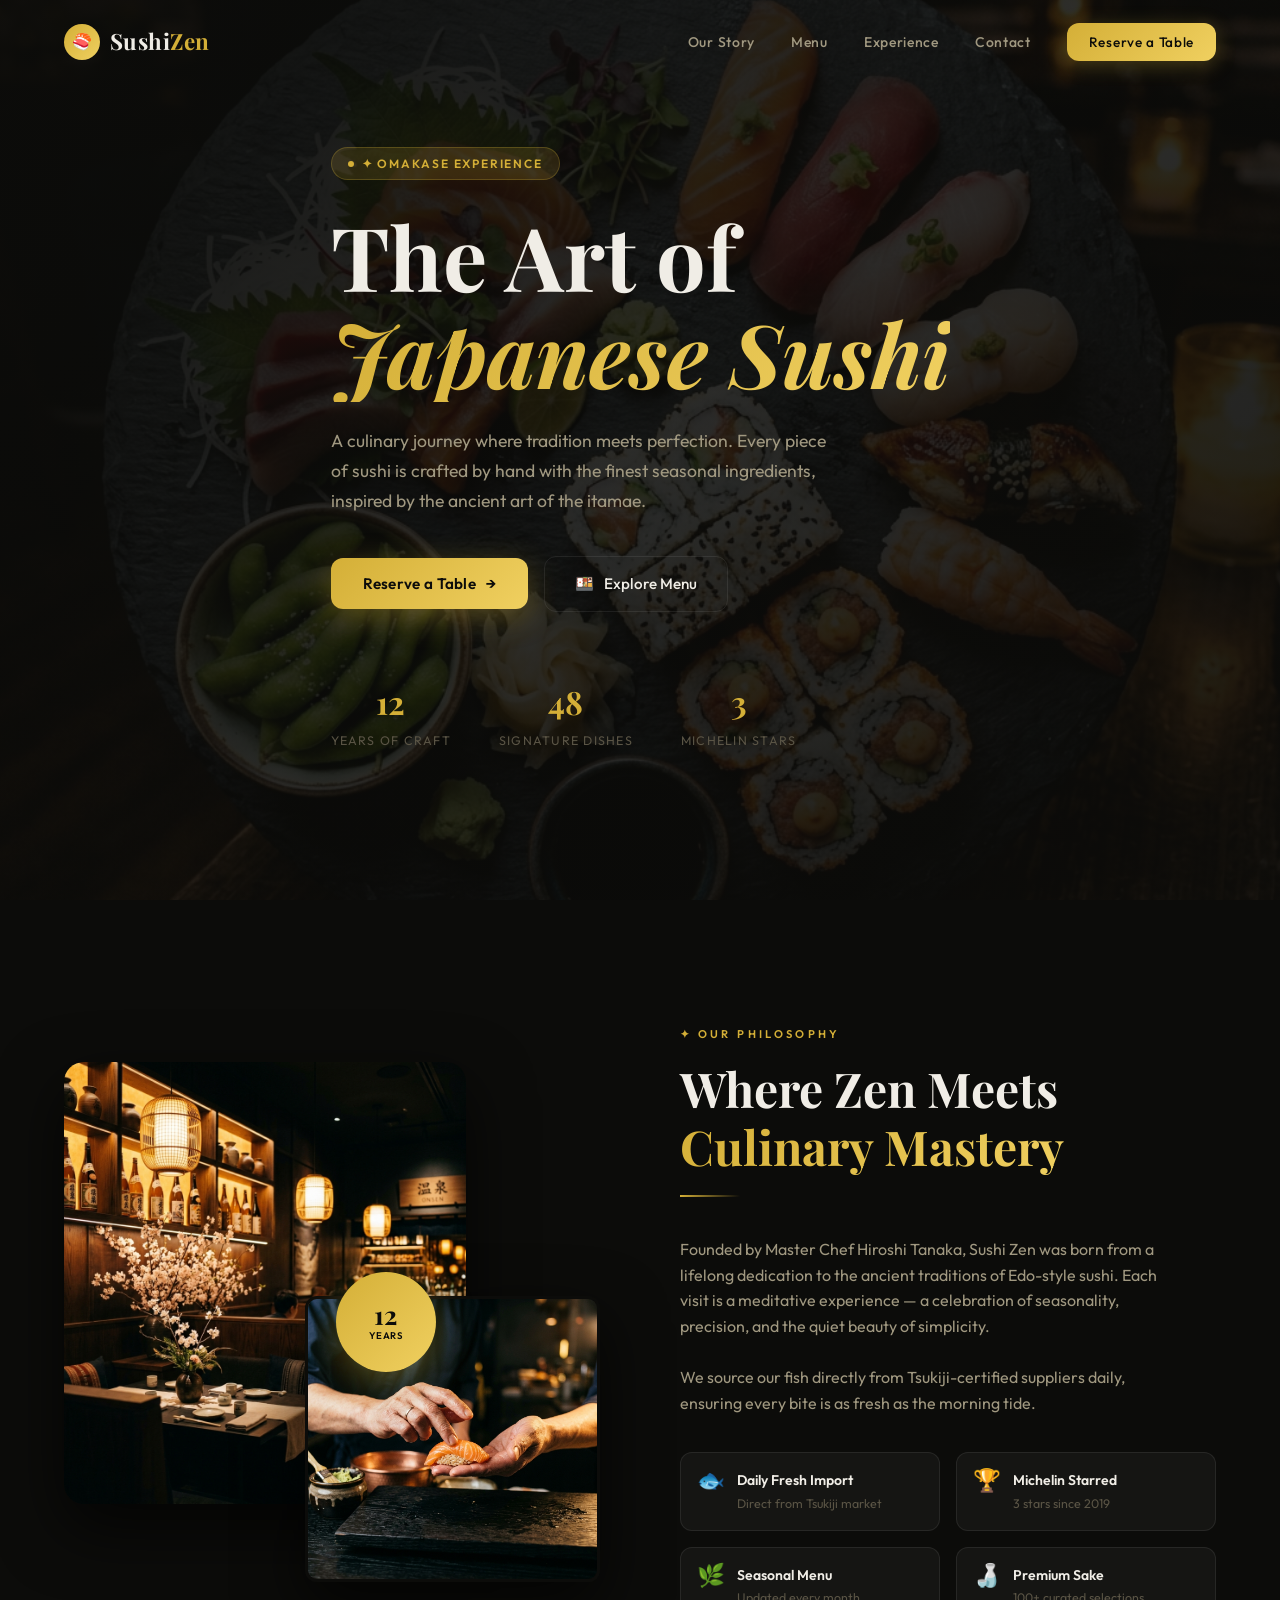
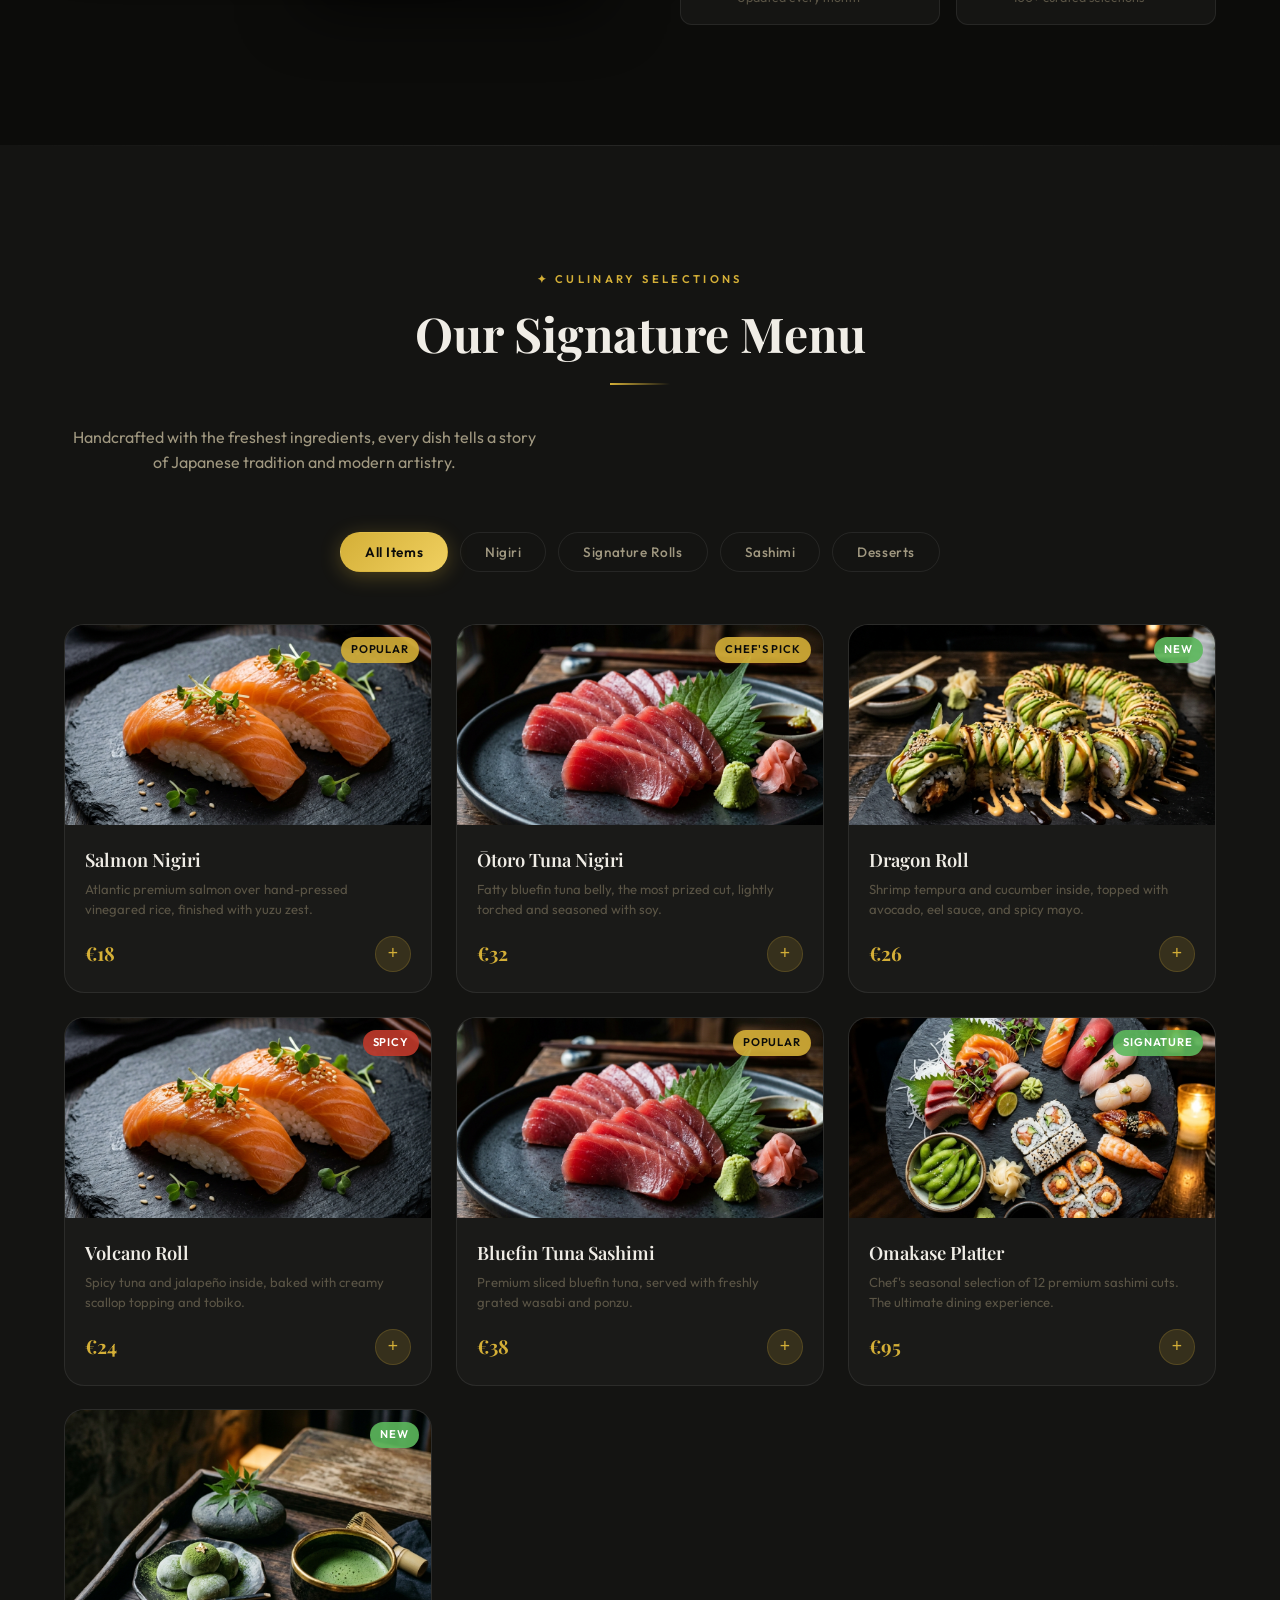
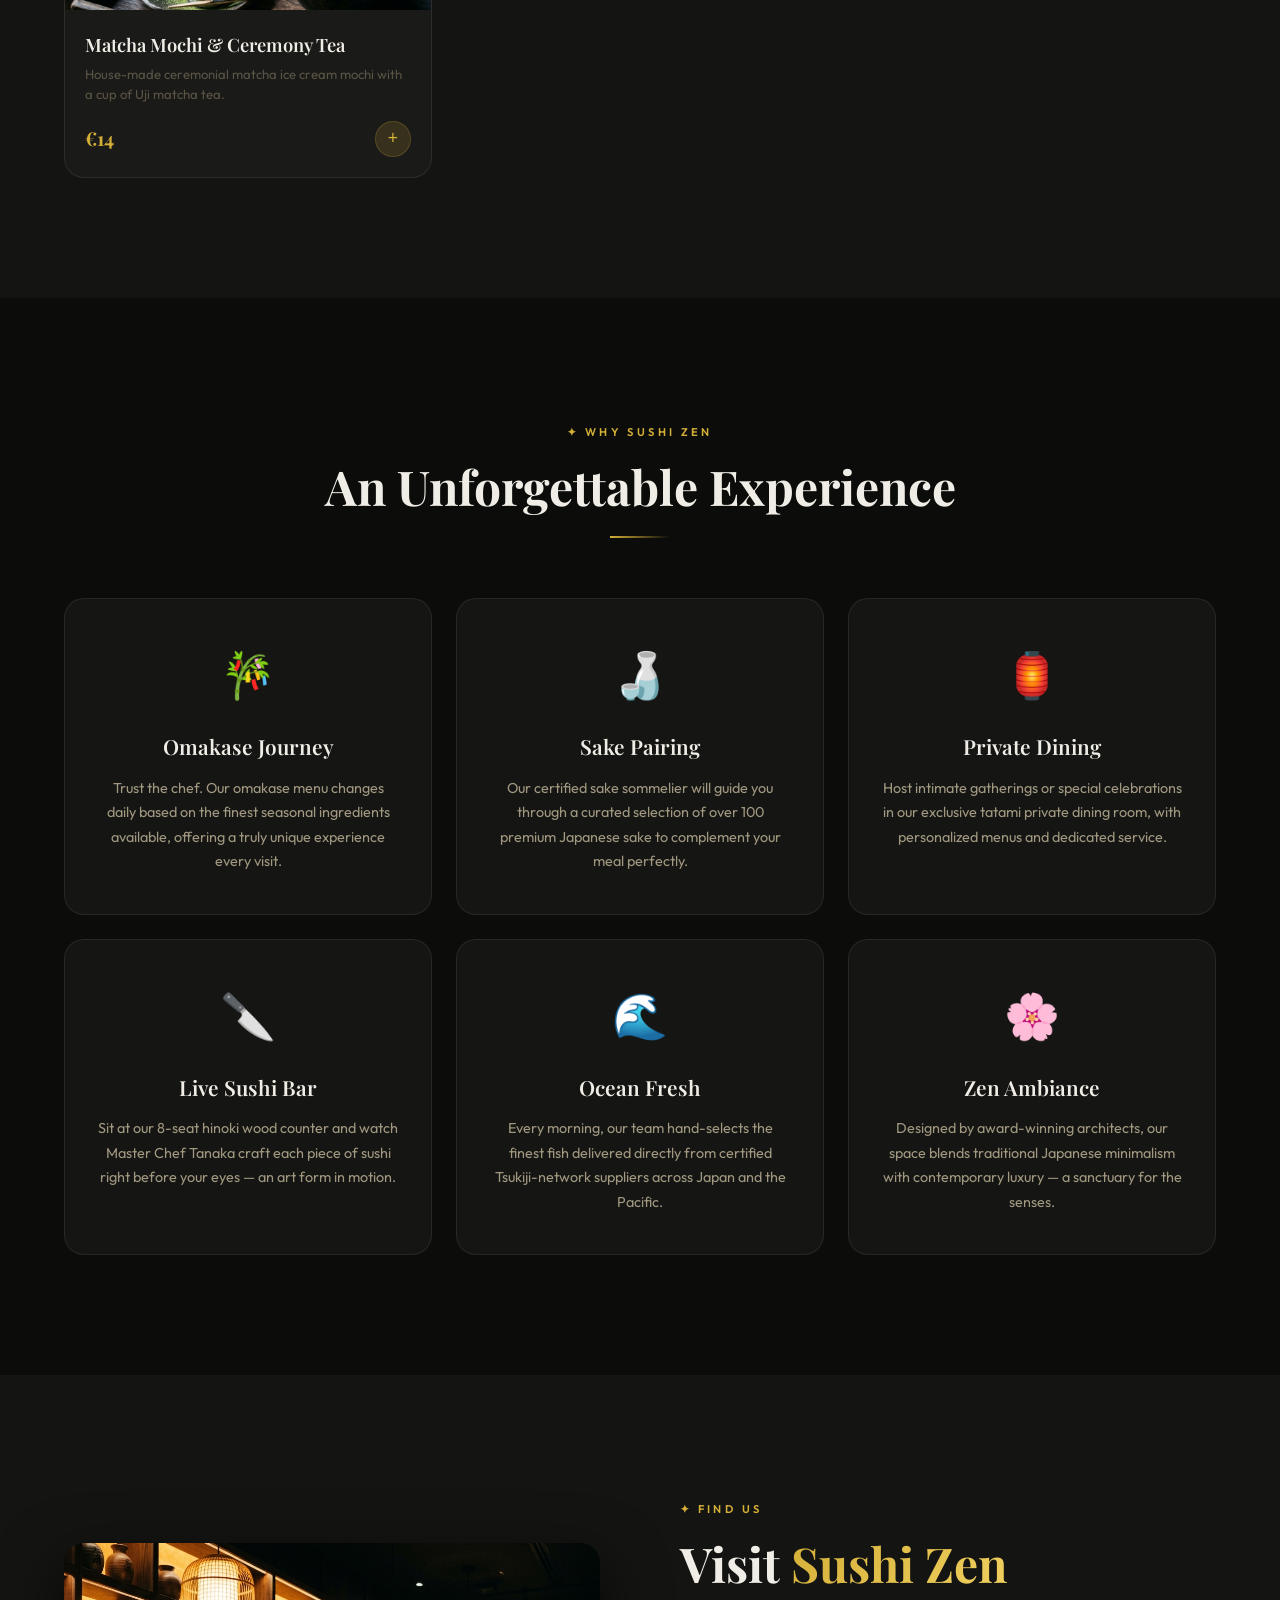
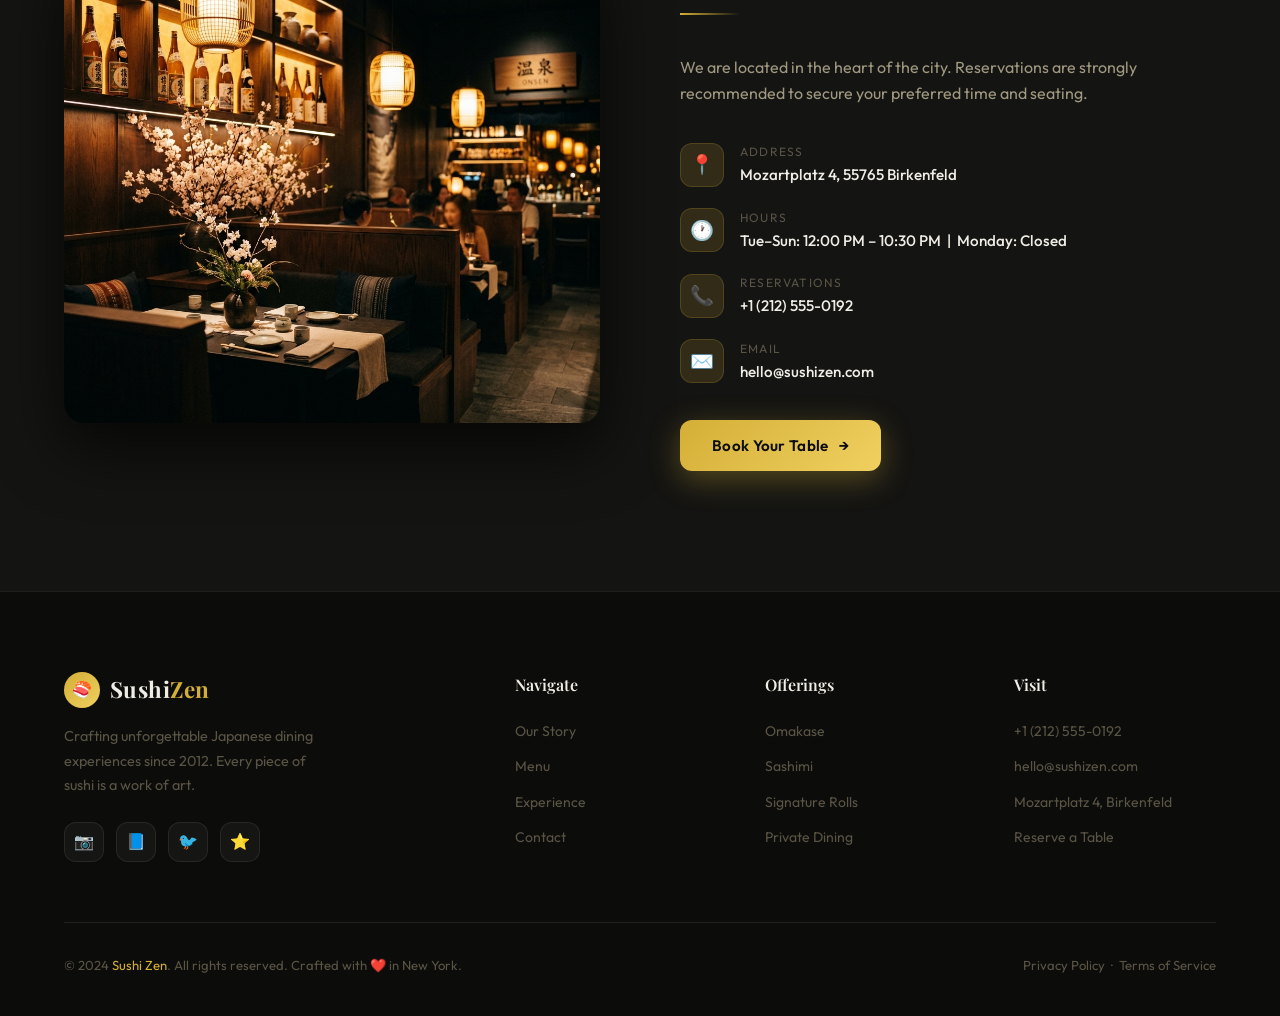
==== sushizen/index.html @ 1cad0a1b "chore: move SushiZen to subfolder and create root portal page" ====
<!DOCTYPE html>
<html lang="en">
<head>
  <meta charset="UTF-8" />
  <meta name="viewport" content="width=device-width, initial-scale=1.0" />
  <meta name="description" content="Sushi Zen — Premium Japanese sushi restaurant in the heart of the city. Experience authentic omakase, hand-crafted nigiri, and an unparalleled dining atmosphere. Reserve your table today." />
  <meta name="keywords" content="sushi, Japanese restaurant, omakase, nigiri, sashimi, maki, fine dining" />
  <meta property="og:title" content="Sushi Zen — Authentic Japanese Fine Dining" />
  <meta property="og:description" content="Experience the art of sushi at Sushi Zen. Premium omakase, hand-crafted nigiri, and an unforgettable ambiance." />
  <title>Sushi Zen — Authentic Japanese Fine Dining</title>
  <link rel="stylesheet" href="style.css" />
  <!-- Favicon emoji fallback -->
  <link rel="icon" href="data:image/svg+xml,<svg xmlns='http://www.w3.org/2000/svg' viewBox='0 0 100 100'><text y='.9em' font-size='90'>🍣</text></svg>" />
</head>
<body>

  <!-- ===== NAVIGATION ===== -->
  <nav id="navbar" role="navigation" aria-label="Main navigation">
    <div class="container nav-inner">
      <a href="#hero" class="nav-logo" id="nav-logo-link">
        <div class="nav-logo-mark">🍣</div>
        <span class="nav-logo-text">Sushi<span>Zen</span></span>
      </a>

      <ul class="nav-links" id="nav-links">
        <li><a href="#story" id="nav-story">Our Story</a></li>
        <li><a href="#menu" id="nav-menu">Menu</a></li>
        <li><a href="#experience" id="nav-experience">Experience</a></li>
        <li><a href="#reservation" id="nav-contact">Contact</a></li>
        <li>
          <a href="#" class="nav-reserve-btn" id="nav-reserve-btn" onclick="openModal(event)">
            Reserve a Table
          </a>
        </li>
      </ul>

      <button class="nav-hamburger" id="nav-hamburger" aria-label="Toggle navigation menu" aria-expanded="false">
        <span></span>
        <span></span>
        <span></span>
      </button>
    </div>
  </nav>

  <!-- ===== HERO ===== -->
  <section id="hero" aria-label="Hero section">
    <div class="hero-bg">
      <img src="images/hero.png" alt="Premium sushi platter" loading="eager" />
      <div class="hero-overlay"></div>
    </div>

    <div class="container">
      <div class="hero-content">
        <div class="hero-badge">✦ Omakase Experience</div>

        <h1 class="hero-title">
          The Art of<br />
          <em class="gold-text">Japanese Sushi</em>
        </h1>

        <p class="hero-description">
          A culinary journey where tradition meets perfection. Every piece of
          sushi is crafted by hand with the finest seasonal ingredients, inspired
          by the ancient art of the itamae.
        </p>

        <div class="hero-actions">
          <button class="btn-primary" id="hero-reserve-btn" onclick="openModal(event)">
            <span>Reserve a Table</span>
            <span>→</span>
          </button>
          <a href="#menu" class="btn-secondary" id="hero-menu-btn">
            <span>🍱</span>
            <span>Explore Menu</span>
          </a>
        </div>

        <div class="hero-stats">
          <div class="hero-stat">
            <span class="hero-stat-number" data-count="12">0</span>
            <span class="hero-stat-label">Years of Craft</span>
          </div>
          <div class="hero-stat">
            <span class="hero-stat-number" data-count="48">0</span>
            <span class="hero-stat-label">Signature Dishes</span>
          </div>
          <div class="hero-stat">
            <span class="hero-stat-number" data-count="3">0</span>
            <span class="hero-stat-label">Michelin Stars</span>
          </div>
        </div>
      </div>
    </div>
  </section>

  <!-- ===== STORY ===== -->
  <section id="story" aria-label="Our story section">
    <div class="container">
      <div class="story-grid">

        <div class="story-images fade-in">
          <img class="story-img-main" src="images/ambiance.png" alt="Sushi Zen restaurant interior ambiance" />
          <img class="story-img-accent" src="images/chef.png" alt="Chef crafting sushi" />
          <div class="story-badge">
            <span class="story-badge-num">12</span>
            <span class="story-badge-text">Years</span>
          </div>
        </div>

        <div class="story-text fade-in">
          <span class="section-label">✦ Our Philosophy</span>
          <h2 class="section-title">Where Zen Meets<br /><span class="gold-text">Culinary Mastery</span></h2>
          <div class="divider"></div>
          <p class="section-subtitle">
            Founded by Master Chef Hiroshi Tanaka, Sushi Zen was born from a
            lifelong dedication to the ancient traditions of Edo-style sushi. Each
            visit is a meditative experience — a celebration of seasonality,
            precision, and the quiet beauty of simplicity.
          </p>
          <br />
          <p class="section-subtitle">
            We source our fish directly from Tsukiji-certified suppliers daily,
            ensuring every bite is as fresh as the morning tide.
          </p>

          <div class="story-features">
            <div class="story-feature">
              <span class="story-feature-icon">🐟</span>
              <div>
                <div class="story-feature-title">Daily Fresh Import</div>
                <div class="story-feature-desc">Direct from Tsukiji market</div>
              </div>
            </div>
            <div class="story-feature">
              <span class="story-feature-icon">🏆</span>
              <div>
                <div class="story-feature-title">Michelin Starred</div>
                <div class="story-feature-desc">3 stars since 2019</div>
              </div>
            </div>
            <div class="story-feature">
              <span class="story-feature-icon">🌿</span>
              <div>
                <div class="story-feature-title">Seasonal Menu</div>
                <div class="story-feature-desc">Updated every month</div>
              </div>
            </div>
            <div class="story-feature">
              <span class="story-feature-icon">🍶</span>
              <div>
                <div class="story-feature-title">Premium Sake</div>
                <div class="story-feature-desc">100+ curated selections</div>
              </div>
            </div>
          </div>
        </div>

      </div>
    </div>
  </section>

  <!-- ===== MENU ===== -->
  <section id="menu" aria-label="Menu section">
    <div class="container">
      <div class="menu-header fade-in">
        <span class="section-label">✦ Culinary Selections</span>
        <h2 class="section-title">Our Signature Menu</h2>
        <div class="divider"></div>
        <p class="section-subtitle">
          Handcrafted with the freshest ingredients, every dish tells a story of
          Japanese tradition and modern artistry.
        </p>
      </div>

      <div class="menu-filters fade-in" role="group" aria-label="Menu category filters">
        <button class="filter-btn active" id="filter-all" data-filter="all">All Items</button>
        <button class="filter-btn" id="filter-nigiri" data-filter="nigiri">Nigiri</button>
        <button class="filter-btn" id="filter-rolls" data-filter="rolls">Signature Rolls</button>
        <button class="filter-btn" id="filter-sashimi" data-filter="sashimi">Sashimi</button>
        <button class="filter-btn" id="filter-dessert" data-filter="dessert">Desserts</button>
      </div>

      <div class="menu-grid" id="menu-grid" aria-label="Menu items">

        <!-- Nigiri -->
        <div class="menu-card fade-in" data-category="nigiri" id="menu-salmon-nigiri">
          <div class="menu-card-img-wrap">
            <img class="menu-card-img" src="images/salmon_nigiri.png" alt="Salmon Nigiri" loading="lazy" />
            <span class="menu-card-tag tag-popular">Popular</span>
          </div>
          <div class="menu-card-body">
            <h3 class="menu-card-name">Salmon Nigiri</h3>
            <p class="menu-card-desc">Atlantic premium salmon over hand-pressed vinegared rice, finished with yuzu zest.</p>
            <div class="menu-card-footer">
              <span class="menu-card-price">€18</span>
              <button class="menu-card-order" aria-label="Add Salmon Nigiri to order" title="Add to order">+</button>
            </div>
          </div>
        </div>

        <div class="menu-card fade-in" data-category="nigiri" id="menu-otoro-nigiri">
          <div class="menu-card-img-wrap">
            <img class="menu-card-img" src="images/tuna_sashimi.png" alt="Otoro Tuna Nigiri" loading="lazy" />
            <span class="menu-card-tag tag-popular">Chef's Pick</span>
          </div>
          <div class="menu-card-body">
            <h3 class="menu-card-name">Ōtoro Tuna Nigiri</h3>
            <p class="menu-card-desc">Fatty bluefin tuna belly, the most prized cut, lightly torched and seasoned with soy.</p>
            <div class="menu-card-footer">
              <span class="menu-card-price">€32</span>
              <button class="menu-card-order" aria-label="Add Otoro Tuna Nigiri to order" title="Add to order">+</button>
            </div>
          </div>
        </div>

        <!-- Rolls -->
        <div class="menu-card fade-in" data-category="rolls" id="menu-dragon-roll">
          <div class="menu-card-img-wrap">
            <img class="menu-card-img" src="images/dragon_roll.png" alt="Dragon Roll" loading="lazy" />
            <span class="menu-card-tag tag-new">New</span>
          </div>
          <div class="menu-card-body">
            <h3 class="menu-card-name">Dragon Roll</h3>
            <p class="menu-card-desc">Shrimp tempura and cucumber inside, topped with avocado, eel sauce, and spicy mayo.</p>
            <div class="menu-card-footer">
              <span class="menu-card-price">€26</span>
              <button class="menu-card-order" aria-label="Add Dragon Roll to order" title="Add to order">+</button>
            </div>
          </div>
        </div>

        <div class="menu-card fade-in" data-category="rolls" id="menu-volcano-roll">
          <div class="menu-card-img-wrap">
            <img class="menu-card-img" src="images/salmon_nigiri.png" alt="Volcano Roll" loading="lazy" />
            <span class="menu-card-tag tag-spicy">Spicy</span>
          </div>
          <div class="menu-card-body">
            <h3 class="menu-card-name">Volcano Roll</h3>
            <p class="menu-card-desc">Spicy tuna and jalapeño inside, baked with creamy scallop topping and tobiko.</p>
            <div class="menu-card-footer">
              <span class="menu-card-price">€24</span>
              <button class="menu-card-order" aria-label="Add Volcano Roll to order" title="Add to order">+</button>
            </div>
          </div>
        </div>

        <!-- Sashimi -->
        <div class="menu-card fade-in" data-category="sashimi" id="menu-tuna-sashimi">
          <div class="menu-card-img-wrap">
            <img class="menu-card-img" src="images/tuna_sashimi.png" alt="Bluefin Tuna Sashimi" loading="lazy" />
            <span class="menu-card-tag tag-popular">Popular</span>
          </div>
          <div class="menu-card-body">
            <h3 class="menu-card-name">Bluefin Tuna Sashimi</h3>
            <p class="menu-card-desc">Premium sliced bluefin tuna, served with freshly grated wasabi and ponzu.</p>
            <div class="menu-card-footer">
              <span class="menu-card-price">€38</span>
              <button class="menu-card-order" aria-label="Add Bluefin Tuna Sashimi to order" title="Add to order">+</button>
            </div>
          </div>
        </div>

        <div class="menu-card fade-in" data-category="sashimi" id="menu-omakase">
          <div class="menu-card-img-wrap">
            <img class="menu-card-img" src="images/hero.png" alt="Omakase Platter" loading="lazy" />
            <span class="menu-card-tag tag-new">Signature</span>
          </div>
          <div class="menu-card-body">
            <h3 class="menu-card-name">Omakase Platter</h3>
            <p class="menu-card-desc">Chef's seasonal selection of 12 premium sashimi cuts. The ultimate dining experience.</p>
            <div class="menu-card-footer">
              <span class="menu-card-price">€95</span>
              <button class="menu-card-order" aria-label="Add Omakase Platter to order" title="Add to order">+</button>
            </div>
          </div>
        </div>

        <!-- Dessert -->
        <div class="menu-card fade-in" data-category="dessert" id="menu-matcha-mochi">
          <div class="menu-card-img-wrap">
            <img class="menu-card-img" src="images/matcha_dessert.png" alt="Matcha Mochi & Tea" loading="lazy" />
            <span class="menu-card-tag tag-new">New</span>
          </div>
          <div class="menu-card-body">
            <h3 class="menu-card-name">Matcha Mochi & Ceremony Tea</h3>
            <p class="menu-card-desc">House-made ceremonial matcha ice cream mochi with a cup of Uji matcha tea.</p>
            <div class="menu-card-footer">
              <span class="menu-card-price">€14</span>
              <button class="menu-card-order" aria-label="Add Matcha Mochi to order" title="Add to order">+</button>
            </div>
          </div>
        </div>

      </div>
    </div>
  </section>

  <!-- ===== EXPERIENCE ===== -->
  <section id="experience" aria-label="Dining experience section">
    <div class="container">
      <div class="fade-in" style="text-align:center;">
        <span class="section-label">✦ Why Sushi Zen</span>
        <h2 class="section-title">An Unforgettable Experience</h2>
        <div class="divider" style="margin-left: auto; margin-right: auto;"></div>
      </div>

      <div class="experience-grid">

        <div class="experience-card fade-in" id="exp-omakase">
          <span class="exp-icon">🎋</span>
          <h3 class="exp-title">Omakase Journey</h3>
          <p class="exp-desc">
            Trust the chef. Our omakase menu changes daily based on the finest
            seasonal ingredients available, offering a truly unique experience
            every visit.
          </p>
        </div>

        <div class="experience-card fade-in" id="exp-sake">
          <span class="exp-icon">🍶</span>
          <h3 class="exp-title">Sake Pairing</h3>
          <p class="exp-desc">
            Our certified sake sommelier will guide you through a curated
            selection of over 100 premium Japanese sake to complement your meal
            perfectly.
          </p>
        </div>

        <div class="experience-card fade-in" id="exp-private">
          <span class="exp-icon">🏮</span>
          <h3 class="exp-title">Private Dining</h3>
          <p class="exp-desc">
            Host intimate gatherings or special celebrations in our exclusive
            tatami private dining room, with personalized menus and dedicated
            service.
          </p>
        </div>

        <div class="experience-card fade-in" id="exp-live">
          <span class="exp-icon">🔪</span>
          <h3 class="exp-title">Live Sushi Bar</h3>
          <p class="exp-desc">
            Sit at our 8-seat hinoki wood counter and watch Master Chef Tanaka
            craft each piece of sushi right before your eyes — an art form in
            motion.
          </p>
        </div>

        <div class="experience-card fade-in" id="exp-fresh">
          <span class="exp-icon">🌊</span>
          <h3 class="exp-title">Ocean Fresh</h3>
          <p class="exp-desc">
            Every morning, our team hand-selects the finest fish delivered
            directly from certified Tsukiji-network suppliers across Japan and
            the Pacific.
          </p>
        </div>

        <div class="experience-card fade-in" id="exp-zen">
          <span class="exp-icon">🌸</span>
          <h3 class="exp-title">Zen Ambiance</h3>
          <p class="exp-desc">
            Designed by award-winning architects, our space blends traditional
            Japanese minimalism with contemporary luxury — a sanctuary for the
            senses.
          </p>
        </div>

      </div>
    </div>
  </section>

  <!-- ===== RESERVATION ===== -->
  <section id="reservation" aria-label="Contact and reservation section">
    <div class="container">
      <div class="reservation-inner">

        <div class="fade-in">
          <img class="reservation-img" src="images/ambiance.png" alt="Sushi Zen interior" loading="lazy" />
        </div>

        <div class="reservation-info fade-in">
          <span class="section-label">✦ Find Us</span>
          <h2 class="section-title">Visit <span class="gold-text">Sushi Zen</span></h2>
          <div class="divider"></div>
          <p class="section-subtitle">
            We are located in the heart of the city. Reservations are strongly
            recommended to secure your preferred time and seating.
          </p>

          <ul class="info-list">
            <li class="info-item">
              <div class="info-icon">📍</div>
              <div>
                <div class="info-label">Address</div>
                <div class="info-value">Mozartplatz 4, 55765 Birkenfeld</div>
              </div>
            </li>
            <li class="info-item">
              <div class="info-icon">🕐</div>
              <div>
                <div class="info-label">Hours</div>
                <div class="info-value">Tue–Sun: 12:00 PM – 10:30 PM &nbsp;|&nbsp; Monday: Closed</div>
              </div>
            </li>
            <li class="info-item">
              <div class="info-icon">📞</div>
              <div>
                <div class="info-label">Reservations</div>
                <div class="info-value">+1 (212) 555-0192</div>
              </div>
            </li>
            <li class="info-item">
              <div class="info-icon">✉️</div>
              <div>
                <div class="info-label">Email</div>
                <div class="info-value">hello@sushizen.com</div>
              </div>
            </li>
          </ul>

          <button class="btn-primary" id="reserve-section-btn" onclick="openModal(event)">
            <span>Book Your Table</span>
            <span>→</span>
          </button>
        </div>

      </div>
    </div>
  </section>

  <!-- ===== FOOTER ===== -->
  <footer id="footer" aria-label="Site footer">
    <div class="container">
      <div class="footer-grid">

        <div class="footer-brand">
          <a href="#hero" class="nav-logo" id="footer-logo">
            <div class="nav-logo-mark">🍣</div>
            <span class="nav-logo-text">Sushi<span>Zen</span></span>
          </a>
          <p>
            Crafting unforgettable Japanese dining experiences since 2012.
            Every piece of sushi is a work of art.
          </p>
          <div class="footer-socials">
            <a href="#" class="social-link" id="social-instagram" aria-label="Instagram">📷</a>
            <a href="#" class="social-link" id="social-facebook" aria-label="Facebook">📘</a>
            <a href="#" class="social-link" id="social-twitter" aria-label="X / Twitter">🐦</a>
            <a href="#" class="social-link" id="social-yelp" aria-label="Yelp">⭐</a>
          </div>
        </div>

        <div>
          <h4 class="footer-heading">Navigate</h4>
          <ul class="footer-links">
            <li><a href="#story" id="footer-nav-story">Our Story</a></li>
            <li><a href="#menu" id="footer-nav-menu">Menu</a></li>
            <li><a href="#experience" id="footer-nav-exp">Experience</a></li>
            <li><a href="#reservation" id="footer-nav-contact">Contact</a></li>
          </ul>
        </div>

        <div>
          <h4 class="footer-heading">Offerings</h4>
          <ul class="footer-links">
            <li><a href="#menu" id="footer-link-omakase">Omakase</a></li>
            <li><a href="#menu" id="footer-link-sashimi">Sashimi</a></li>
            <li><a href="#menu" id="footer-link-rolls">Signature Rolls</a></li>
            <li><a href="#experience" id="footer-link-private">Private Dining</a></li>
          </ul>
        </div>

        <div>
          <h4 class="footer-heading">Visit</h4>
          <ul class="footer-links">
            <li><a href="tel:+12125550192" id="footer-phone">+1 (212) 555-0192</a></li>
            <li><a href="mailto:hello@sushizen.com" id="footer-email">hello@sushizen.com</a></li>
            <li><a href="#reservation" id="footer-address">Mozartplatz 4, Birkenfeld</a></li>
            <li><a href="#" id="footer-reserve" onclick="openModal(event)">Reserve a Table</a></li>
          </ul>
        </div>

      </div>

      <div class="footer-bottom">
        <p class="footer-copy">
          © 2024 <span>Sushi Zen</span>. All rights reserved. Crafted with ❤️ in New York.
        </p>
        <p class="footer-copy">
          <a href="#" id="footer-privacy" style="color:var(--text-muted);">Privacy Policy</a> &nbsp;·&nbsp;
          <a href="#" id="footer-terms" style="color:var(--text-muted);">Terms of Service</a>
        </p>
      </div>
    </div>
  </footer>

  <!-- ===== RESERVATION MODAL ===== -->
  <div class="modal-overlay" id="modal-overlay" role="dialog" aria-modal="true" aria-labelledby="modal-title">
    <div class="modal" id="reservation-modal">
      <button class="modal-close" id="modal-close-btn" aria-label="Close reservation modal" onclick="closeModal()">✕</button>

      <div id="modal-form-content">
        <h2 class="modal-title" id="modal-title">Reserve a Table</h2>
        <p class="modal-subtitle">Complete the form below and we'll confirm your booking within 2 hours.</p>

        <form id="reservation-form" novalidate>
          <div class="form-row">
            <div class="form-group">
              <label class="form-label" for="res-firstname">First Name</label>
              <input class="form-input" id="res-firstname" type="text" placeholder="Hiroshi" required />
            </div>
            <div class="form-group">
              <label class="form-label" for="res-lastname">Last Name</label>
              <input class="form-input" id="res-lastname" type="text" placeholder="Tanaka" required />
            </div>
          </div>

          <div class="form-group">
            <label class="form-label" for="res-email">Email Address</label>
            <input class="form-input" id="res-email" type="email" placeholder="you@example.com" required />
          </div>

          <div class="form-group">
            <label class="form-label" for="res-phone">Phone Number</label>
            <input class="form-input" id="res-phone" type="tel" placeholder="+1 (212) 555-0000" />
          </div>

          <div class="form-row">
            <div class="form-group">
              <label class="form-label" for="res-date">Date</label>
              <input class="form-input" id="res-date" type="date" required />
            </div>
            <div class="form-group">
              <label class="form-label" for="res-time">Time</label>
              <select class="form-select" id="res-time" required>
                <option value="">Select time</option>
                <option>12:00 PM</option>
                <option>12:30 PM</option>
                <option>1:00 PM</option>
                <option>6:00 PM</option>
                <option>6:30 PM</option>
                <option>7:00 PM</option>
                <option>7:30 PM</option>
                <option>8:00 PM</option>
                <option>8:30 PM</option>
                <option>9:00 PM</option>
              </select>
            </div>
          </div>

          <div class="form-group">
            <label class="form-label" for="res-guests">Number of Guests</label>
            <select class="form-select" id="res-guests" required>
              <option value="">Select guests</option>
              <option>1 Guest</option>
              <option>2 Guests</option>
              <option>3 Guests</option>
              <option>4 Guests</option>
              <option>5 Guests</option>
              <option>6 Guests</option>
              <option>7+ Guests (Private Dining)</option>
            </select>
          </div>

          <div class="form-group">
            <label class="form-label" for="res-notes">Special Requests</label>
            <textarea class="form-textarea" id="res-notes" placeholder="Dietary requirements, allergies, occasion, seating preferences…"></textarea>
          </div>

          <button class="btn-primary form-submit" id="modal-submit-btn" type="submit">
            <span>Confirm Reservation</span>
            <span>🍣</span>
          </button>
        </form>
      </div>

      <div class="form-success" id="form-success">
        <div class="success-icon">🎋</div>
        <h3 class="success-title">Reservation Confirmed!</h3>
        <p class="success-text">
          Thank you! We have received your reservation and will send a confirmation
          to your email within 2 hours. We look forward to welcoming you to Sushi Zen.
        </p>
      </div>

    </div>
  </div>

  <script src="app.js"></script>
</body>
</html>
---- sushizen/style.css ----
/* ============================================
   SUSHI ZEN — Design System & Stylesheet
   ============================================ */

@import url('https://fonts.googleapis.com/css2?family=Playfair+Display:ital,wght@0,400;0,600;0,700;1,400&family=Outfit:wght@300;400;500;600&display=swap');

/* ─── CSS Variables ─────────────────────────── */
:root {
  --bg-primary:      #0c0c0a;
  --bg-secondary:    #141412;
  --bg-card:         #1a1a18;
  --bg-glass:        rgba(255, 255, 255, 0.04);
  --border-glass:    rgba(255, 255, 255, 0.08);

  --gold:            #d4af37;
  --gold-light:      #f0d060;
  --gold-dim:        rgba(212, 175, 55, 0.15);
  --crimson:         #c0392b;
  --wasabi:          #5cb85c;

  --text-primary:    #f0ede6;
  --text-secondary:  #a09880;
  --text-muted:      #5a5445;

  --font-display:    'Playfair Display', serif;
  --font-body:       'Outfit', sans-serif;

  --radius-sm:       6px;
  --radius-md:       12px;
  --radius-lg:       20px;
  --radius-xl:       32px;

  --shadow-gold:     0 0 40px rgba(212, 175, 55, 0.12);
  --shadow-card:     0 8px 32px rgba(0, 0, 0, 0.5);
  --shadow-deep:     0 24px 64px rgba(0, 0, 0, 0.7);

  --transition:      0.3s cubic-bezier(0.4, 0, 0.2, 1);
  --transition-slow: 0.6s cubic-bezier(0.4, 0, 0.2, 1);
}

/* ─── Reset & Base ──────────────────────────── */
*, *::before, *::after { box-sizing: border-box; margin: 0; padding: 0; }

html { scroll-behavior: smooth; font-size: 16px; }

body {
  font-family: var(--font-body);
  background-color: var(--bg-primary);
  color: var(--text-primary);
  line-height: 1.6;
  overflow-x: hidden;
}

img { display: block; max-width: 100%; }
a  { color: inherit; text-decoration: none; }
ul { list-style: none; }

/* ─── Scrollbar ─────────────────────────────── */
::-webkit-scrollbar { width: 6px; }
::-webkit-scrollbar-track { background: var(--bg-primary); }
::-webkit-scrollbar-thumb { background: var(--gold-dim); border-radius: 3px; }
::-webkit-scrollbar-thumb:hover { background: var(--gold); }

/* ─── Utility ───────────────────────────────── */
.container {
  max-width: 1200px;
  margin: 0 auto;
  padding: 0 24px;
}

.gold-text {
  background: linear-gradient(135deg, var(--gold), var(--gold-light));
  -webkit-background-clip: text;
  -webkit-text-fill-color: transparent;
  background-clip: text;
}

.section-label {
  display: inline-block;
  font-family: var(--font-body);
  font-size: 0.7rem;
  font-weight: 600;
  letter-spacing: 0.3em;
  text-transform: uppercase;
  color: var(--gold);
  margin-bottom: 16px;
}

.section-title {
  font-family: var(--font-display);
  font-size: clamp(2rem, 4vw, 3rem);
  font-weight: 700;
  line-height: 1.2;
  color: var(--text-primary);
  margin-bottom: 16px;
}

.section-subtitle {
  font-size: 1rem;
  color: var(--text-secondary);
  max-width: 480px;
}

.divider {
  width: 60px;
  height: 2px;
  background: linear-gradient(90deg, var(--gold), transparent);
  margin: 20px 0 40px;
}

/* ─── Animations ────────────────────────────── */
@keyframes fadeInUp {
  from { opacity: 0; transform: translateY(40px); }
  to   { opacity: 1; transform: translateY(0); }
}
@keyframes fadeIn {
  from { opacity: 0; }
  to   { opacity: 1; }
}
@keyframes float {
  0%, 100% { transform: translateY(0px); }
  50%       { transform: translateY(-12px); }
}
@keyframes shimmer {
  0%   { background-position: -200% center; }
  100% { background-position:  200% center; }
}
@keyframes scaleIn {
  from { opacity: 0; transform: scale(0.92); }
  to   { opacity: 1; transform: scale(1); }
}
@keyframes modalSlide {
  from { opacity: 0; transform: translateY(-30px) scale(0.96); }
  to   { opacity: 1; transform: translateY(0)    scale(1); }
}

.fade-in {
  opacity: 0;
  transform: translateY(30px);
  transition: opacity 0.7s ease, transform 0.7s ease;
}
.fade-in.visible {
  opacity: 1;
  transform: translateY(0);
}

/* ─── Navigation ────────────────────────────── */
#navbar {
  position: fixed;
  top: 0; left: 0; right: 0;
  z-index: 1000;
  padding: 24px 0;
  transition: var(--transition);
}

#navbar.scrolled {
  padding: 14px 0;
  background: rgba(12, 12, 10, 0.85);
  backdrop-filter: blur(20px);
  -webkit-backdrop-filter: blur(20px);
  border-bottom: 1px solid var(--border-glass);
  box-shadow: 0 4px 30px rgba(0,0,0,0.4);
}

.nav-inner {
  display: flex;
  align-items: center;
  justify-content: space-between;
}

.nav-logo {
  display: flex;
  align-items: center;
  gap: 10px;
}

.nav-logo-mark {
  width: 36px; height: 36px;
  background: linear-gradient(135deg, var(--gold), var(--gold-light));
  border-radius: 50%;
  display: flex; align-items: center; justify-content: center;
  font-size: 1rem;
}

.nav-logo-text {
  font-family: var(--font-display);
  font-size: 1.4rem;
  font-weight: 700;
  letter-spacing: 0.02em;
  color: var(--text-primary);
}

.nav-logo-text span { color: var(--gold); }

.nav-links {
  display: flex;
  gap: 36px;
  align-items: center;
}

.nav-links a {
  font-size: 0.875rem;
  font-weight: 500;
  color: var(--text-secondary);
  letter-spacing: 0.05em;
  transition: var(--transition);
  position: relative;
}

.nav-links a::after {
  content: '';
  position: absolute;
  bottom: -4px; left: 0;
  width: 0; height: 1px;
  background: var(--gold);
  transition: var(--transition);
}

.nav-links a:hover { color: var(--text-primary); }
.nav-links a:hover::after { width: 100%; }

.nav-reserve-btn {
  padding: 10px 22px;
  background: linear-gradient(135deg, var(--gold), var(--gold-light));
  color: var(--bg-primary) !important;
  border-radius: var(--radius-md);
  font-weight: 600;
  font-size: 0.85rem !important;
  transition: var(--transition) !important;
  box-shadow: 0 4px 20px rgba(212, 175, 55, 0.3);
}

.nav-reserve-btn:hover {
  transform: translateY(-2px);
  box-shadow: 0 8px 30px rgba(212, 175, 55, 0.5) !important;
}

.nav-reserve-btn::after { display: none !important; }

.nav-hamburger {
  display: none;
  flex-direction: column;
  gap: 5px;
  cursor: pointer;
  background: none;
  border: none;
  padding: 4px;
}

.nav-hamburger span {
  display: block;
  width: 24px; height: 2px;
  background: var(--text-primary);
  border-radius: 2px;
  transition: var(--transition);
}

/* ─── Hero Section ──────────────────────────── */
#hero {
  position: relative;
  min-height: 100vh;
  display: flex;
  align-items: center;
  overflow: hidden;
}

.hero-bg {
  position: absolute;
  inset: 0;
  z-index: 0;
}

.hero-bg img {
  width: 100%; height: 100%;
  object-fit: cover;
  object-position: center;
  opacity: 0.35;
  transform: scale(1.05);
  animation: slowZoom 20s ease infinite alternate;
}

@keyframes slowZoom {
  from { transform: scale(1.05); }
  to   { transform: scale(1.12); }
}

.hero-overlay {
  position: absolute;
  inset: 0;
  background: linear-gradient(
    135deg,
    rgba(12,12,10,0.92) 0%,
    rgba(12,12,10,0.6) 50%,
    rgba(12,12,10,0.8) 100%
  );
}

.hero-content {
  position: relative;
  z-index: 1;
  max-width: 640px;
  animation: fadeInUp 1s ease 0.2s both;
}

.hero-badge {
  display: inline-flex;
  align-items: center;
  gap: 8px;
  padding: 6px 16px;
  background: var(--gold-dim);
  border: 1px solid rgba(212, 175, 55, 0.25);
  border-radius: 50px;
  font-size: 0.75rem;
  font-weight: 600;
  letter-spacing: 0.15em;
  text-transform: uppercase;
  color: var(--gold);
  margin-bottom: 28px;
}

.hero-badge::before {
  content: '';
  width: 6px; height: 6px;
  border-radius: 50%;
  background: var(--gold);
  animation: pulse 2s ease infinite;
}

@keyframes pulse {
  0%, 100% { opacity: 1; transform: scale(1); }
  50%       { opacity: 0.5; transform: scale(1.4); }
}

.hero-title {
  font-family: var(--font-display);
  font-size: clamp(2.8rem, 7vw, 5.5rem);
  font-weight: 700;
  line-height: 1.1;
  margin-bottom: 24px;
}

.hero-title em {
  font-style: italic;
  display: block;
}

.hero-description {
  font-size: 1.1rem;
  color: var(--text-secondary);
  line-height: 1.7;
  margin-bottom: 40px;
  max-width: 500px;
}

.hero-actions {
  display: flex;
  gap: 16px;
  flex-wrap: wrap;
  align-items: center;
}

.btn-primary {
  display: inline-flex;
  align-items: center;
  gap: 10px;
  padding: 16px 32px;
  background: linear-gradient(135deg, var(--gold), var(--gold-light));
  color: var(--bg-primary);
  border: none;
  border-radius: var(--radius-md);
  font-family: var(--font-body);
  font-size: 0.95rem;
  font-weight: 600;
  cursor: pointer;
  transition: var(--transition);
  box-shadow: 0 8px 30px rgba(212, 175, 55, 0.35);
  letter-spacing: 0.02em;
}

.btn-primary:hover {
  transform: translateY(-3px);
  box-shadow: 0 16px 48px rgba(212, 175, 55, 0.5);
}

.btn-primary:active { transform: translateY(-1px); }

.btn-secondary {
  display: inline-flex;
  align-items: center;
  gap: 10px;
  padding: 15px 30px;
  background: transparent;
  color: var(--text-primary);
  border: 1px solid var(--border-glass);
  border-radius: var(--radius-md);
  font-family: var(--font-body);
  font-size: 0.95rem;
  font-weight: 500;
  cursor: pointer;
  transition: var(--transition);
  backdrop-filter: blur(10px);
}

.btn-secondary:hover {
  border-color: var(--gold);
  color: var(--gold);
  transform: translateY(-2px);
}

.hero-stats {
  position: relative;
  z-index: 1;
  margin-top: 64px;
  display: flex;
  gap: 48px;
}

.hero-stat { text-align: center; }

.hero-stat-number {
  display: block;
  font-family: var(--font-display);
  font-size: 2rem;
  font-weight: 700;
  color: var(--gold);
}

.hero-stat-label {
  font-size: 0.78rem;
  color: var(--text-muted);
  letter-spacing: 0.1em;
  text-transform: uppercase;
}

/* ─── About / Story Section ─────────────────── */
#story {
  padding: 120px 0;
  position: relative;
}

.story-grid {
  display: grid;
  grid-template-columns: 1fr 1fr;
  gap: 80px;
  align-items: center;
}

.story-images {
  position: relative;
  height: 520px;
}

.story-img-main {
  position: absolute;
  top: 0; left: 0;
  width: 75%;
  height: 85%;
  object-fit: cover;
  border-radius: var(--radius-lg);
  box-shadow: var(--shadow-deep);
}

.story-img-accent {
  position: absolute;
  bottom: 0; right: 0;
  width: 55%;
  height: 55%;
  object-fit: cover;
  border-radius: var(--radius-md);
  box-shadow: var(--shadow-deep);
  border: 3px solid var(--bg-primary);
}

.story-badge {
  position: absolute;
  top: 50%; left: 60%;
  transform: translate(-50%, -50%);
  width: 100px; height: 100px;
  background: linear-gradient(135deg, var(--gold), var(--gold-light));
  border-radius: 50%;
  display: flex; flex-direction: column;
  align-items: center; justify-content: center;
  box-shadow: 0 12px 40px rgba(212,175,55,0.4);
  animation: float 4s ease-in-out infinite;
  z-index: 10;
}

.story-badge-num {
  font-family: var(--font-display);
  font-size: 1.6rem;
  font-weight: 700;
  color: var(--bg-primary);
  line-height: 1;
}

.story-badge-text {
  font-size: 0.6rem;
  font-weight: 600;
  color: var(--bg-primary);
  text-transform: uppercase;
  letter-spacing: 0.05em;
}

.story-features {
  display: grid;
  grid-template-columns: 1fr 1fr;
  gap: 16px;
  margin-top: 36px;
}

.story-feature {
  display: flex;
  align-items: flex-start;
  gap: 12px;
  padding: 16px;
  background: var(--bg-glass);
  border: 1px solid var(--border-glass);
  border-radius: var(--radius-md);
  transition: var(--transition);
}

.story-feature:hover {
  border-color: var(--gold-dim);
  background: rgba(212, 175, 55, 0.05);
}

.story-feature-icon {
  font-size: 1.4rem;
  line-height: 1;
  flex-shrink: 0;
}

.story-feature-title {
  font-weight: 600;
  font-size: 0.875rem;
  color: var(--text-primary);
}

.story-feature-desc {
  font-size: 0.78rem;
  color: var(--text-muted);
  margin-top: 2px;
}

/* ─── Menu Section ──────────────────────────── */
#menu {
  padding: 120px 0;
  background: var(--bg-secondary);
  position: relative;
}

#menu::before {
  content: '';
  position: absolute;
  top: 0; left: 0; right: 0;
  height: 1px;
  background: linear-gradient(90deg, transparent, var(--border-glass), transparent);
}

.menu-header {
  text-align: center;
  margin-bottom: 56px;
}

.menu-header .divider { margin: 20px auto 40px; }

.menu-filters {
  display: flex;
  justify-content: center;
  gap: 12px;
  flex-wrap: wrap;
  margin-bottom: 52px;
}

.filter-btn {
  padding: 10px 24px;
  background: transparent;
  border: 1px solid var(--border-glass);
  border-radius: 50px;
  color: var(--text-secondary);
  font-family: var(--font-body);
  font-size: 0.85rem;
  font-weight: 500;
  cursor: pointer;
  transition: var(--transition);
  letter-spacing: 0.04em;
}

.filter-btn:hover {
  border-color: var(--gold);
  color: var(--gold);
}

.filter-btn.active {
  background: linear-gradient(135deg, var(--gold), var(--gold-light));
  border-color: transparent;
  color: var(--bg-primary);
  font-weight: 600;
  box-shadow: 0 4px 20px rgba(212, 175, 55, 0.3);
}

.menu-grid {
  display: grid;
  grid-template-columns: repeat(auto-fill, minmax(280px, 1fr));
  gap: 24px;
}

.menu-card {
  background: var(--bg-card);
  border: 1px solid var(--border-glass);
  border-radius: var(--radius-lg);
  overflow: hidden;
  transition: var(--transition);
  cursor: pointer;
  animation: scaleIn 0.4s ease both;
}

.menu-card:hover {
  transform: translateY(-8px);
  border-color: rgba(212, 175, 55, 0.2);
  box-shadow: var(--shadow-gold), var(--shadow-card);
}

.menu-card.hidden {
  display: none;
}

.menu-card-img {
  width: 100%;
  height: 200px;
  object-fit: cover;
  transition: transform 0.5s ease;
}

.menu-card:hover .menu-card-img {
  transform: scale(1.06);
}

.menu-card-img-wrap {
  overflow: hidden;
  position: relative;
}

.menu-card-tag {
  position: absolute;
  top: 12px; right: 12px;
  padding: 4px 10px;
  border-radius: 50px;
  font-size: 0.7rem;
  font-weight: 600;
  letter-spacing: 0.08em;
  text-transform: uppercase;
}

.tag-popular {
  background: rgba(212, 175, 55, 0.9);
  color: var(--bg-primary);
}

.tag-new {
  background: rgba(92, 184, 92, 0.9);
  color: #fff;
}

.tag-spicy {
  background: rgba(192, 57, 43, 0.9);
  color: #fff;
}

.menu-card-body {
  padding: 20px;
}

.menu-card-name {
  font-family: var(--font-display);
  font-size: 1.15rem;
  font-weight: 600;
  color: var(--text-primary);
  margin-bottom: 6px;
}

.menu-card-desc {
  font-size: 0.82rem;
  color: var(--text-muted);
  line-height: 1.5;
  margin-bottom: 16px;
}

.menu-card-footer {
  display: flex;
  align-items: center;
  justify-content: space-between;
}

.menu-card-price {
  font-family: var(--font-display);
  font-size: 1.2rem;
  font-weight: 700;
  color: var(--gold);
}

.menu-card-order {
  width: 36px; height: 36px;
  background: var(--gold-dim);
  border: 1px solid rgba(212, 175, 55, 0.2);
  border-radius: 50%;
  display: flex; align-items: center; justify-content: center;
  font-size: 1.1rem;
  cursor: pointer;
  transition: var(--transition);
  color: var(--gold);
}

.menu-card-order:hover {
  background: var(--gold);
  color: var(--bg-primary);
  transform: scale(1.1);
}

/* ─── Experience / Features Section ─────────── */
#experience {
  padding: 120px 0;
}

.experience-grid {
  display: grid;
  grid-template-columns: repeat(3, 1fr);
  gap: 24px;
  margin-top: 60px;
}

.experience-card {
  padding: 40px 32px;
  background: var(--bg-glass);
  border: 1px solid var(--border-glass);
  border-radius: var(--radius-lg);
  text-align: center;
  transition: var(--transition);
  position: relative;
  overflow: hidden;
}

.experience-card::before {
  content: '';
  position: absolute;
  top: 0; left: 50%; transform: translateX(-50%);
  width: 60%; height: 1px;
  background: linear-gradient(90deg, transparent, var(--gold), transparent);
  opacity: 0;
  transition: var(--transition);
}

.experience-card:hover { transform: translateY(-8px); border-color: var(--gold-dim); }
.experience-card:hover::before { opacity: 1; }

.exp-icon {
  font-size: 2.8rem;
  margin-bottom: 20px;
  display: block;
}

.exp-title {
  font-family: var(--font-display);
  font-size: 1.3rem;
  font-weight: 600;
  margin-bottom: 12px;
  color: var(--text-primary);
}

.exp-desc {
  font-size: 0.9rem;
  color: var(--text-secondary);
  line-height: 1.7;
}

/* ─── Reservation Section ───────────────────── */
#reservation {
  padding: 120px 0;
  background: var(--bg-secondary);
  position: relative;
}

.reservation-inner {
  display: grid;
  grid-template-columns: 1fr 1fr;
  gap: 80px;
  align-items: center;
}

.reservation-img {
  width: 100%;
  height: 480px;
  object-fit: cover;
  border-radius: var(--radius-lg);
  box-shadow: var(--shadow-deep);
}

.reservation-info { padding-right: 20px; }

.info-list {
  display: flex;
  flex-direction: column;
  gap: 20px;
  margin: 36px 0;
}

.info-item {
  display: flex;
  align-items: center;
  gap: 16px;
}

.info-icon {
  width: 44px; height: 44px;
  flex-shrink: 0;
  background: var(--gold-dim);
  border: 1px solid rgba(212,175,55,0.2);
  border-radius: var(--radius-md);
  display: flex; align-items: center; justify-content: center;
  font-size: 1.2rem;
}

.info-label {
  font-size: 0.75rem;
  color: var(--text-muted);
  text-transform: uppercase;
  letter-spacing: 0.1em;
  margin-bottom: 2px;
}

.info-value {
  font-size: 0.95rem;
  color: var(--text-primary);
  font-weight: 500;
}

/* ─── Modal ─────────────────────────────────── */
.modal-overlay {
  position: fixed;
  inset: 0;
  z-index: 2000;
  background: rgba(0, 0, 0, 0.75);
  backdrop-filter: blur(8px);
  display: flex;
  align-items: center;
  justify-content: center;
  padding: 20px;
  opacity: 0;
  visibility: hidden;
  transition: var(--transition);
}

.modal-overlay.open {
  opacity: 1;
  visibility: visible;
}

.modal {
  background: var(--bg-card);
  border: 1px solid var(--border-glass);
  border-radius: var(--radius-xl);
  padding: 48px;
  width: 100%;
  max-width: 520px;
  max-height: 90vh;
  overflow-y: auto;
  position: relative;
  transform: translateY(-30px) scale(0.96);
  transition: var(--transition);
}

.modal-overlay.open .modal {
  transform: translateY(0) scale(1);
  animation: modalSlide 0.4s ease;
}

.modal-close {
  position: absolute;
  top: 20px; right: 20px;
  width: 36px; height: 36px;
  background: var(--bg-glass);
  border: 1px solid var(--border-glass);
  border-radius: 50%;
  display: flex; align-items: center; justify-content: center;
  cursor: pointer;
  font-size: 1rem;
  color: var(--text-secondary);
  transition: var(--transition);
}

.modal-close:hover { background: var(--crimson); color: #fff; border-color: var(--crimson); }

.modal-title {
  font-family: var(--font-display);
  font-size: 1.8rem;
  font-weight: 700;
  margin-bottom: 6px;
}

.modal-subtitle { font-size: 0.9rem; color: var(--text-muted); margin-bottom: 32px; }

.form-group { margin-bottom: 20px; }

.form-label {
  display: block;
  font-size: 0.78rem;
  font-weight: 600;
  text-transform: uppercase;
  letter-spacing: 0.1em;
  color: var(--text-secondary);
  margin-bottom: 8px;
}

.form-input, .form-select, .form-textarea {
  width: 100%;
  padding: 14px 16px;
  background: var(--bg-secondary);
  border: 1px solid var(--border-glass);
  border-radius: var(--radius-md);
  color: var(--text-primary);
  font-family: var(--font-body);
  font-size: 0.95rem;
  transition: var(--transition);
  outline: none;
}

.form-input:focus, .form-select:focus, .form-textarea:focus {
  border-color: var(--gold);
  box-shadow: 0 0 0 3px rgba(212, 175, 55, 0.1);
}

.form-input::placeholder { color: var(--text-muted); }

.form-select option { background: var(--bg-card); }

.form-textarea { resize: vertical; min-height: 90px; }

.form-row {
  display: grid;
  grid-template-columns: 1fr 1fr;
  gap: 16px;
}

.form-submit {
  width: 100%;
  margin-top: 8px;
  padding: 16px;
  font-size: 1rem;
}

.form-success {
  display: none;
  text-align: center;
  padding: 32px;
}

.form-success.show { display: block; }

.success-icon {
  font-size: 3rem;
  margin-bottom: 16px;
}

.success-title {
  font-family: var(--font-display);
  font-size: 1.5rem;
  font-weight: 700;
  color: var(--wasabi);
  margin-bottom: 8px;
}

.success-text { color: var(--text-secondary); }

/* ─── Footer ────────────────────────────────── */
#footer {
  padding: 80px 0 40px;
  border-top: 1px solid var(--border-glass);
}

.footer-grid {
  display: grid;
  grid-template-columns: 2fr 1fr 1fr 1fr;
  gap: 48px;
  margin-bottom: 60px;
}

.footer-brand p {
  font-size: 0.9rem;
  color: var(--text-muted);
  line-height: 1.7;
  margin: 16px 0 24px;
  max-width: 260px;
}

.footer-socials {
  display: flex;
  gap: 12px;
}

.social-link {
  width: 40px; height: 40px;
  background: var(--bg-glass);
  border: 1px solid var(--border-glass);
  border-radius: var(--radius-md);
  display: flex; align-items: center; justify-content: center;
  font-size: 1rem;
  transition: var(--transition);
}

.social-link:hover {
  background: var(--gold-dim);
  border-color: var(--gold);
  transform: translateY(-3px);
}

.footer-heading {
  font-family: var(--font-display);
  font-size: 1rem;
  font-weight: 600;
  color: var(--text-primary);
  margin-bottom: 20px;
}

.footer-links {
  display: flex;
  flex-direction: column;
  gap: 10px;
}

.footer-links a {
  font-size: 0.875rem;
  color: var(--text-muted);
  transition: var(--transition);
}

.footer-links a:hover { color: var(--gold); padding-left: 4px; }

.footer-bottom {
  display: flex;
  align-items: center;
  justify-content: space-between;
  padding-top: 32px;
  border-top: 1px solid var(--border-glass);
}

.footer-copy {
  font-size: 0.82rem;
  color: var(--text-muted);
}

.footer-copy span { color: var(--gold); }

/* ─── Responsive ────────────────────────────── */
@media (max-width: 1024px) {
  .story-grid, .reservation-inner { grid-template-columns: 1fr; gap: 48px; }
  .story-images { height: 360px; }
  .footer-grid { grid-template-columns: 1fr 1fr; gap: 32px; }
  .experience-grid { grid-template-columns: 1fr 1fr; }
}

@media (max-width: 768px) {
  .nav-links { display: none; }
  .nav-links.open {
    display: flex;
    flex-direction: column;
    position: fixed;
    top: 0; left: 0; right: 0; bottom: 0;
    background: rgba(12,12,10,0.97);
    align-items: center;
    justify-content: center;
    gap: 32px;
    z-index: 999;
    font-size: 1.2rem;
  }
  .nav-hamburger { display: flex; z-index: 1001; }
  .hero-stats { gap: 28px; }
  .experience-grid { grid-template-columns: 1fr; }
  .story-features { grid-template-columns: 1fr; }
  .form-row { grid-template-columns: 1fr; }
  .footer-grid { grid-template-columns: 1fr; gap: 28px; }
  .footer-bottom { flex-direction: column; gap: 12px; text-align: center; }
  .reservation-img { height: 280px; }
  .modal { padding: 32px 24px; }
}

@media (max-width: 480px) {
  .menu-grid { grid-template-columns: 1fr; }
  .hero-actions { flex-direction: column; align-items: flex-start; }
}
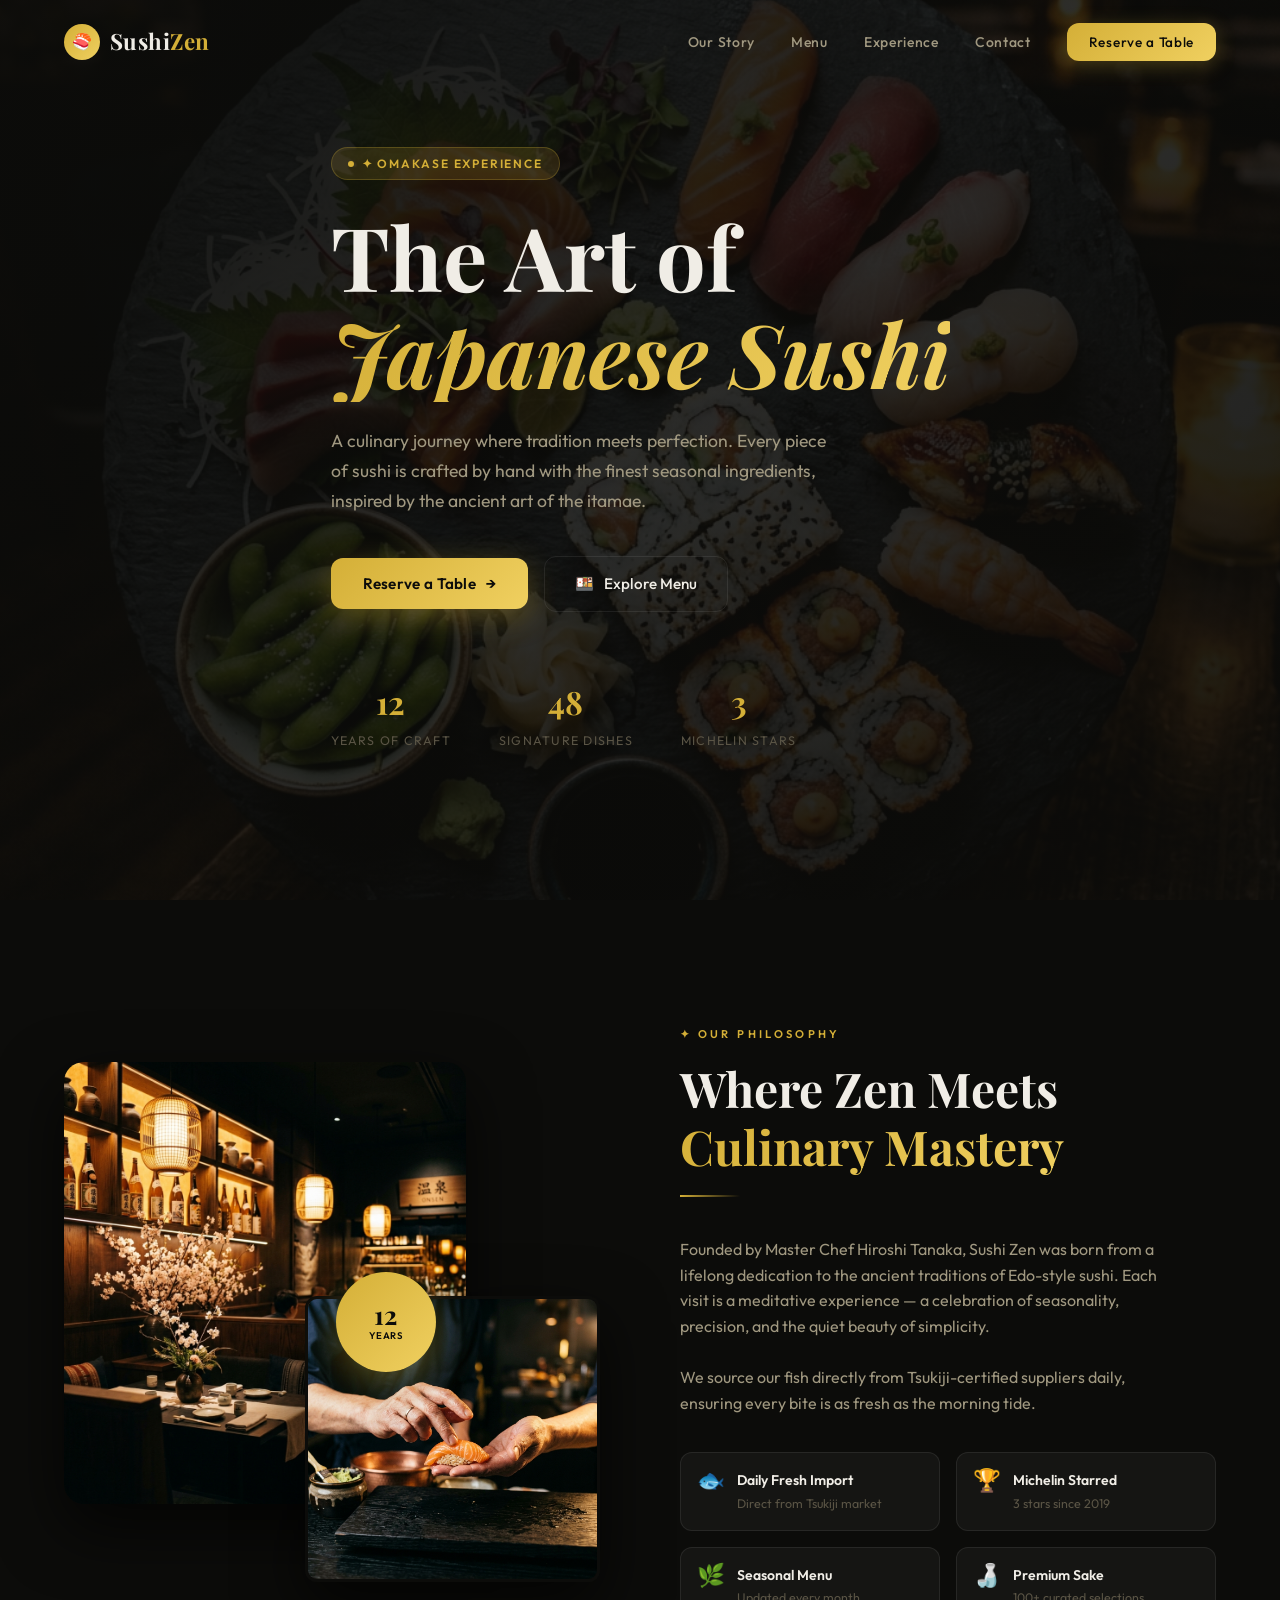
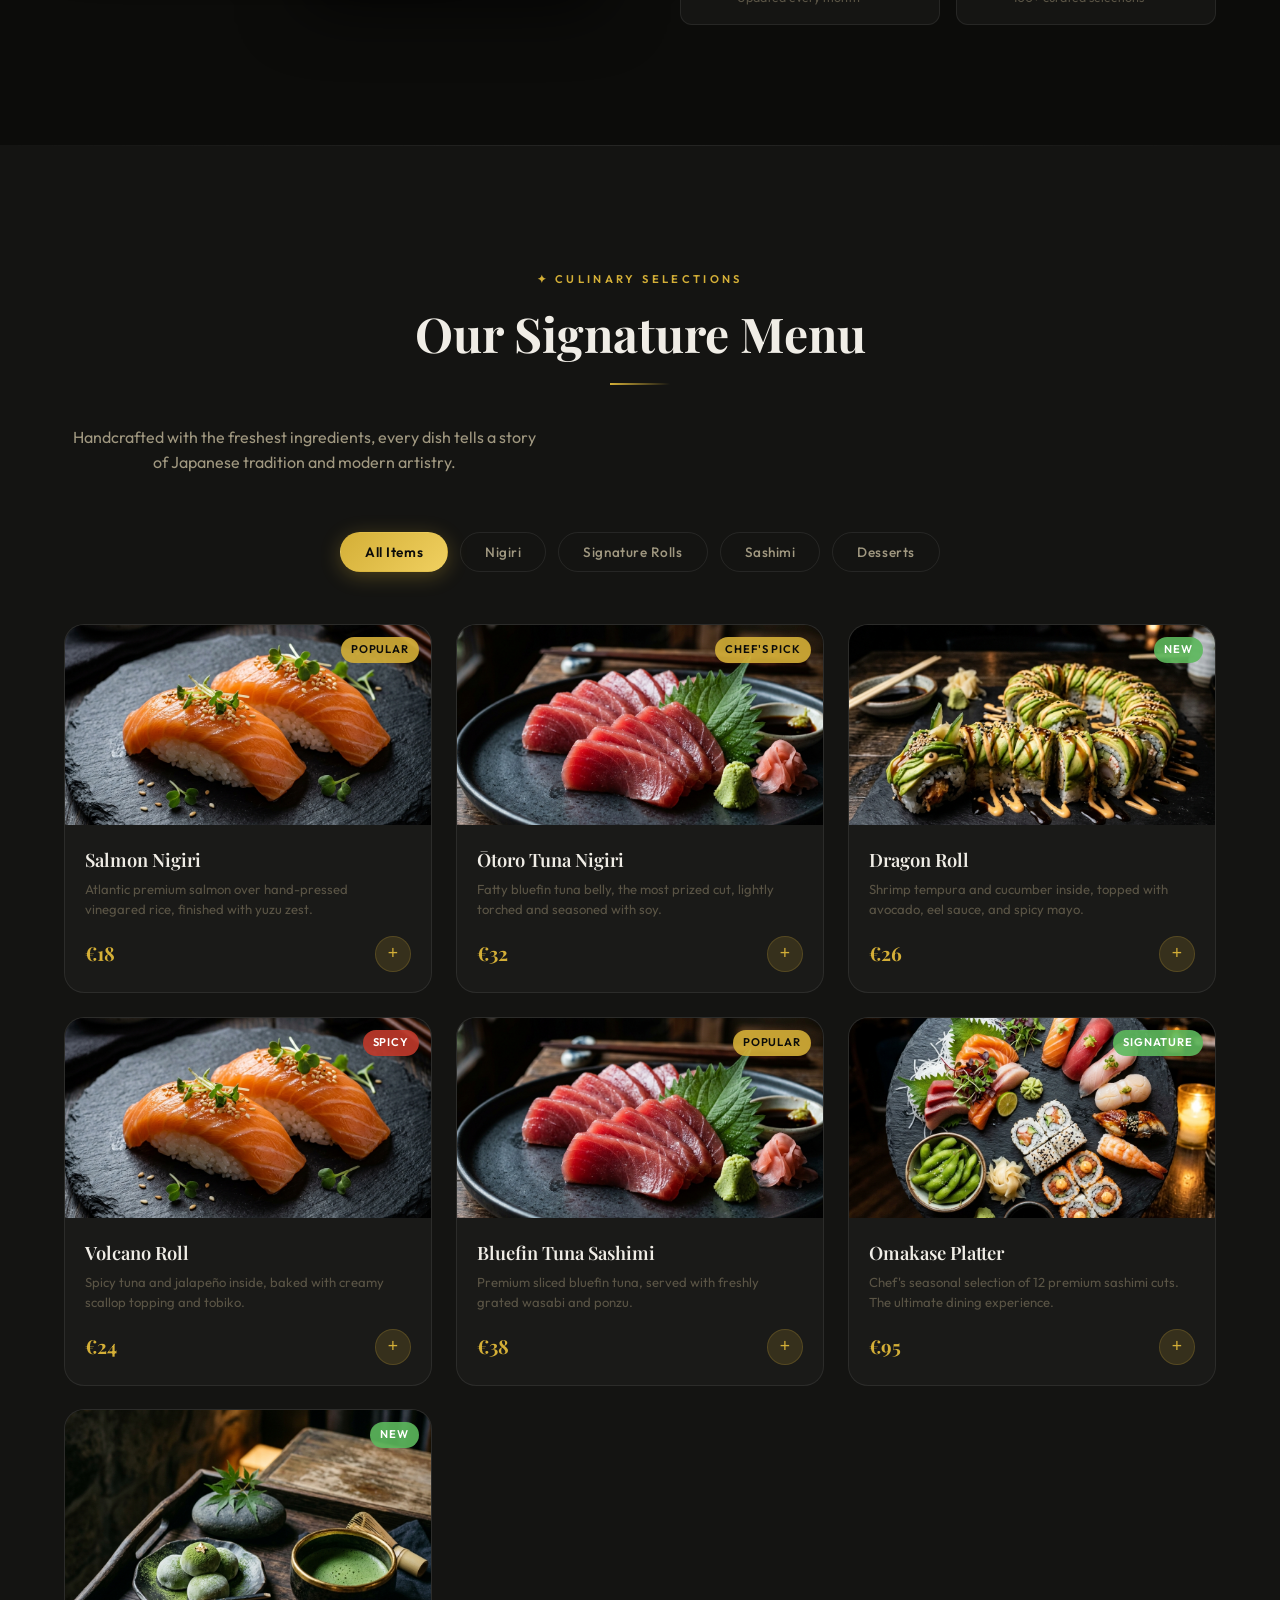
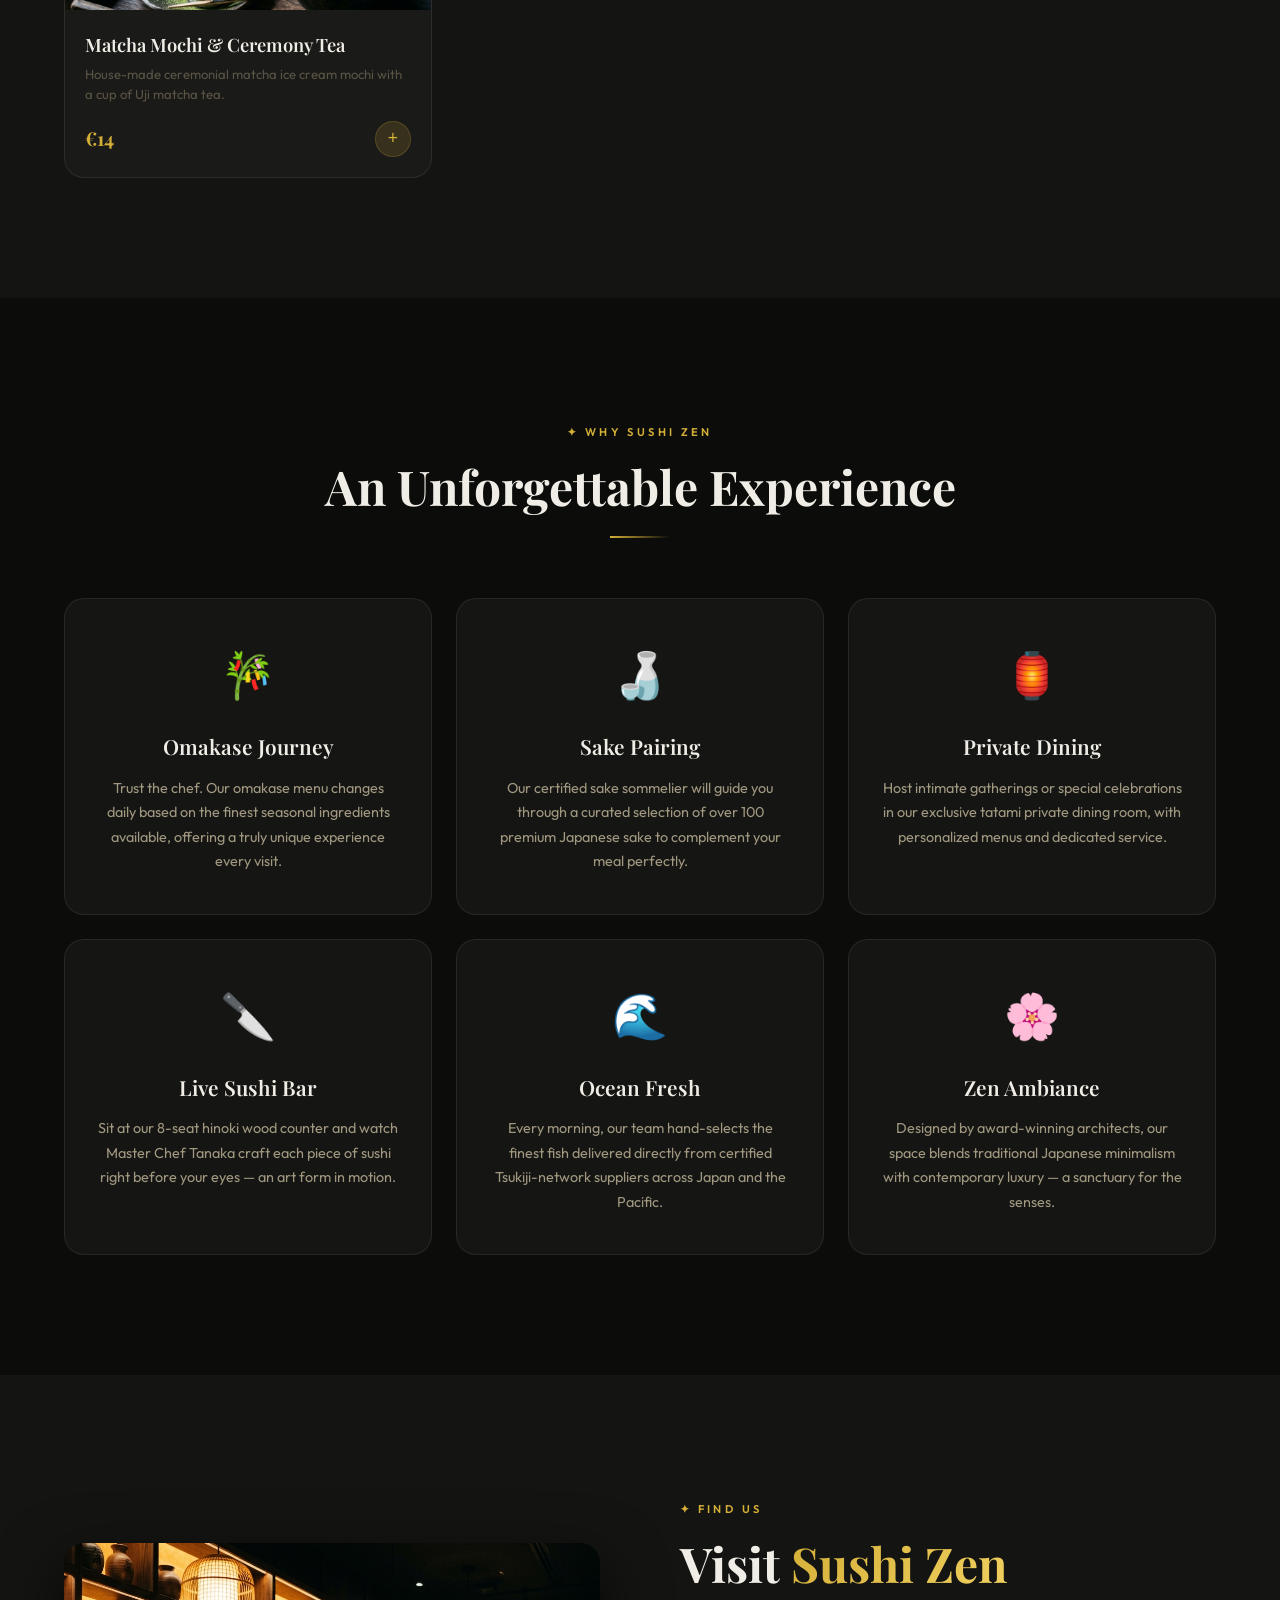
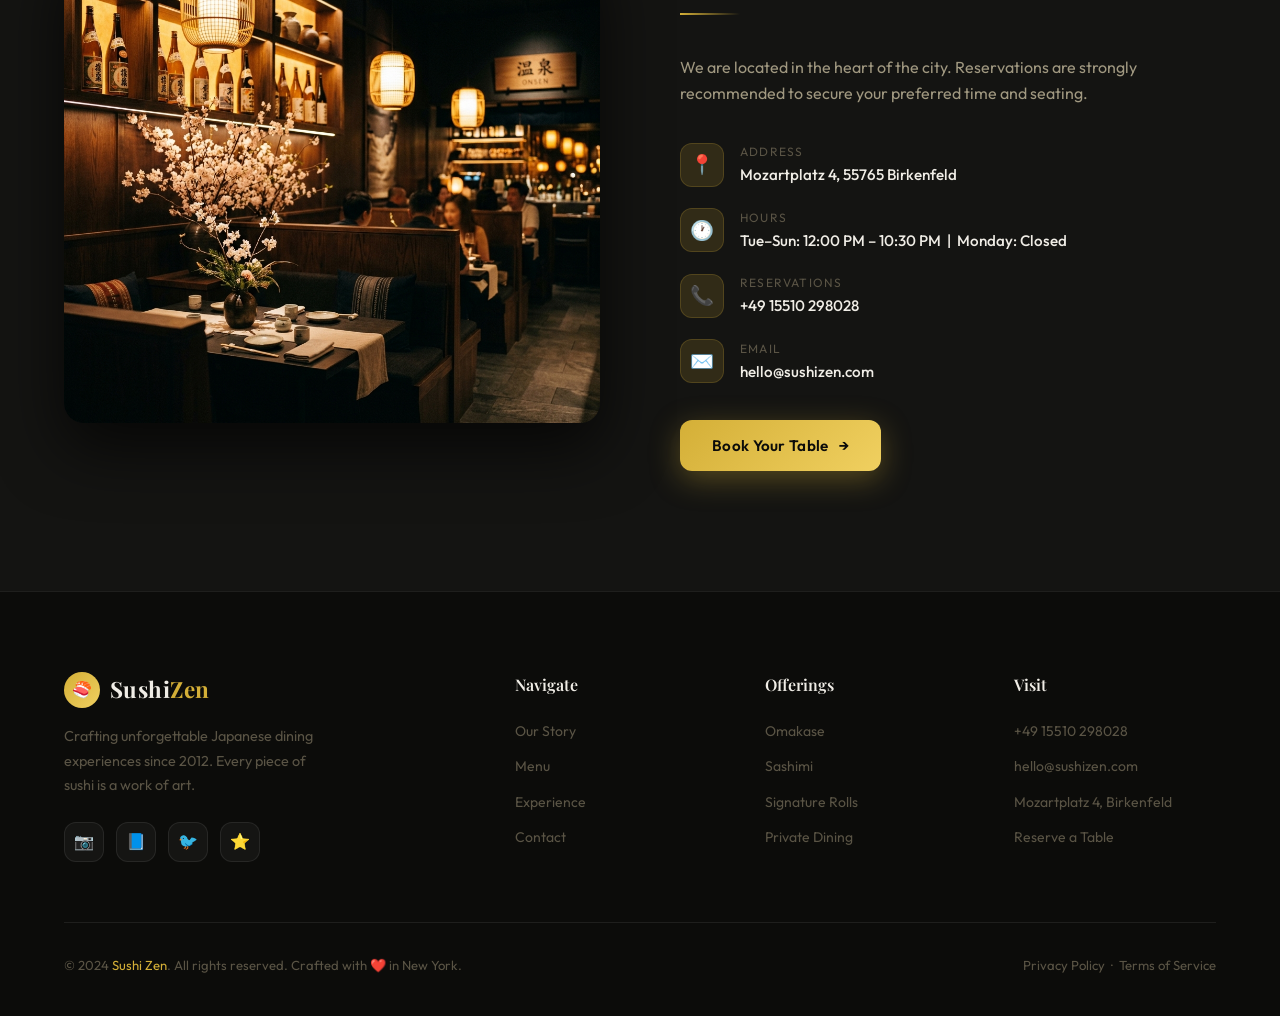
==== commit 19b3ec09: "chore: update contact phone numbers on both sites" ====
--- a/sushizen/index.html
+++ b/sushizen/index.html
@@ -407,7 +407,7 @@
               <div class="info-icon">📞</div>
               <div>
                 <div class="info-label">Reservations</div>
-                <div class="info-value">+1 (212) 555-0192</div>
+                <div class="info-value">+49 15510 298028</div>
               </div>
             </li>
             <li class="info-item">
@@ -474,7 +474,7 @@
         <div>
           <h4 class="footer-heading">Visit</h4>
           <ul class="footer-links">
-            <li><a href="tel:+12125550192" id="footer-phone">+1 (212) 555-0192</a></li>
+            <li><a href="tel:+4915510298028" id="footer-phone">+49 15510 298028</a></li>
             <li><a href="mailto:hello@sushizen.com" id="footer-email">hello@sushizen.com</a></li>
             <li><a href="#reservation" id="footer-address">Mozartplatz 4, Birkenfeld</a></li>
             <li><a href="#" id="footer-reserve" onclick="openModal(event)">Reserve a Table</a></li>
@@ -523,7 +523,7 @@
 
           <div class="form-group">
             <label class="form-label" for="res-phone">Phone Number</label>
-            <input class="form-input" id="res-phone" type="tel" placeholder="+1 (212) 555-0000" />
+            <input class="form-input" id="res-phone" type="tel" placeholder="+49 15510 298028" />
           </div>
 
           <div class="form-row">
